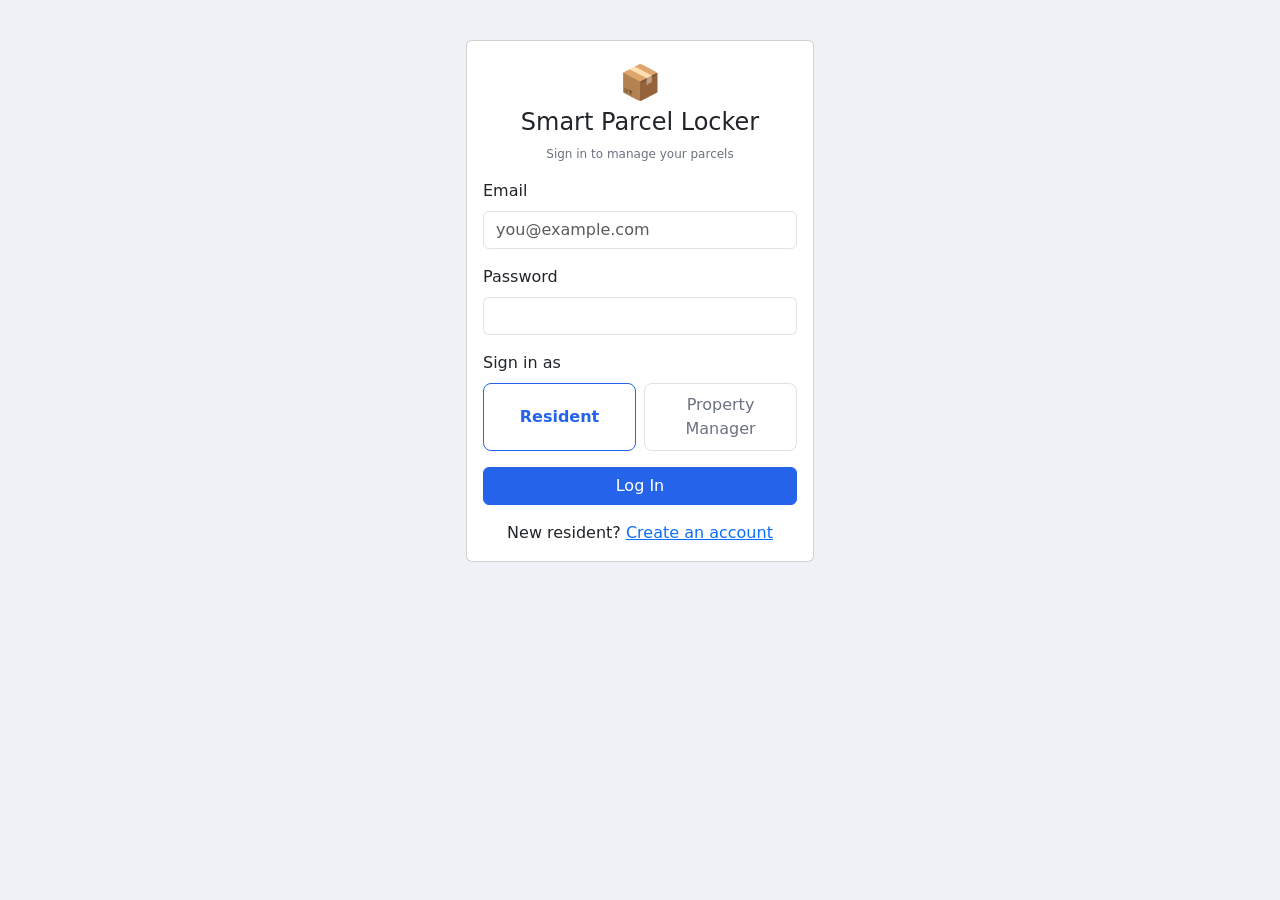
==== index.html @ 19ac23d8 "login and parcel store for delivery staff" ====
<!DOCTYPE html>
<html lang="en">
<head>
    <meta charset="UTF-8">
    <meta name="viewport" content="width=device-width, initial-scale=1.0">
    <title>Smart Parcel Locker — Sign in</title>
    <link href="https://cdn.jsdelivr.net/npm/bootstrap@5.3.3/dist/css/bootstrap.min.css" rel="stylesheet">
    <link rel="stylesheet" href="css/styles.css">
</head>
<body>
    <div class="auth">
        <div class="card">
            <div class="card-body">
                <div class="text-center">
                    <div class="logo">📦</div>
                    <h1 class="h4">Smart Parcel Locker</h1>
                    <p class="sub">Sign in to manage your parcels</p>
                </div>

                <form id="login-form">
                    <label class="form-label">Email</label>
                    <input class="form-control" type="email" id="email" placeholder="you@example.com">

                    <label class="form-label mt-3">Password</label>
                    <input class="form-control" type="password" id="password">

                    <label class="form-label mt-3">Sign in as</label>
                    <div class="seg" id="role-seg">
                        <button type="button" data-role="RESIDENT" class="active">Resident</button>
                        <button type="button" data-role="PROPERTY_MANAGER">Property Manager</button>
                    </div>

                    <button class="btn btn-primary w-100 mt-3" type="submit" id="login-btn">Log In</button>
                    <p class="text-danger text-center mt-2 hidden" id="login-msg"></p>
                </form>

                <p class="text-center mt-3 mb-0">New resident? <a href="register.html">Create an account</a></p>
            </div>
        </div>
    </div>

    <script src="https://code.jquery.com/jquery-3.7.1.min.js"></script>
    <script src="js/app.js"></script>
    <script src="js/login.js"></script>
</body>
</html>
---- css/styles.css ----
:root { --brand: #2563eb; }

body { background: #eef1f6; }

.hidden { display: none !important; }

.btn-primary {
    --bs-btn-bg: var(--brand);
    --bs-btn-border-color: var(--brand);
    --bs-btn-hover-bg: #1d4ed8;
    --bs-btn-hover-border-color: #1d4ed8;
}
.btn-outline-primary {
    --bs-btn-color: var(--brand);
    --bs-btn-border-color: var(--brand);
    --bs-btn-hover-bg: var(--brand);
    --bs-btn-hover-border-color: var(--brand);
}

.logo { font-size: 34px; }
.brand { font-weight: 700; }
.sub { font-size: 12px; color: #6b7280; }

.auth { max-width: 380px; margin: 40px auto; padding: 0 16px; }
.machine { max-width: 540px; margin: 24px auto; padding: 0 16px; }
.page { max-width: 760px; margin: 24px auto; padding: 0 16px; }

.bar { position: relative; background: #fff; border-bottom: 1px solid #e5e7eb; padding: 10px; text-align: center; }
.bar .title { font-weight: 700; }
.bar .left { position: absolute; left: 12px; top: 12px; }
.bar .right { position: absolute; right: 12px; top: 12px; }
.back-fixed { position: absolute; left: 16px; top: 16px; }

.seg { display: flex; gap: 8px; }
.seg button { flex: 1; padding: 9px; border: 1px solid #dee2e6; background: #fff; border-radius: 8px; color: #6b7280; cursor: pointer; }
.seg button.active { border-color: var(--brand); color: var(--brand); font-weight: 600; }

.size-card { border: 2px solid #e5e7eb; border-radius: 12px; padding: 18px; text-align: center; cursor: pointer; background: #fff; }
.size-card.active { border-color: var(--brand); }
.size-card.active .size-name { color: var(--brand); }
.size-card .box-ico { font-size: 26px; }
.size-card .size-name { font-weight: 700; }
.size-card .size-free { color: var(--brand); font-size: 12px; font-weight: 600; }
.size-card.soldout { opacity: .55; }

.locker-box { border: 1px solid var(--brand); border-radius: 12px; padding: 16px; }
.locker-box .label { color: var(--brand); font-size: 12px; font-weight: 700; letter-spacing: 1px; }
.locker-box .code { font-size: 46px; font-weight: 800; color: var(--brand); }

.check { width: 64px; height: 64px; border-radius: 50%; background: #16a34a; color: #fff; font-size: 32px; display: flex; align-items: center; justify-content: center; margin: 0 auto 12px; }

.machine-card .hg-button { height: 42px; }
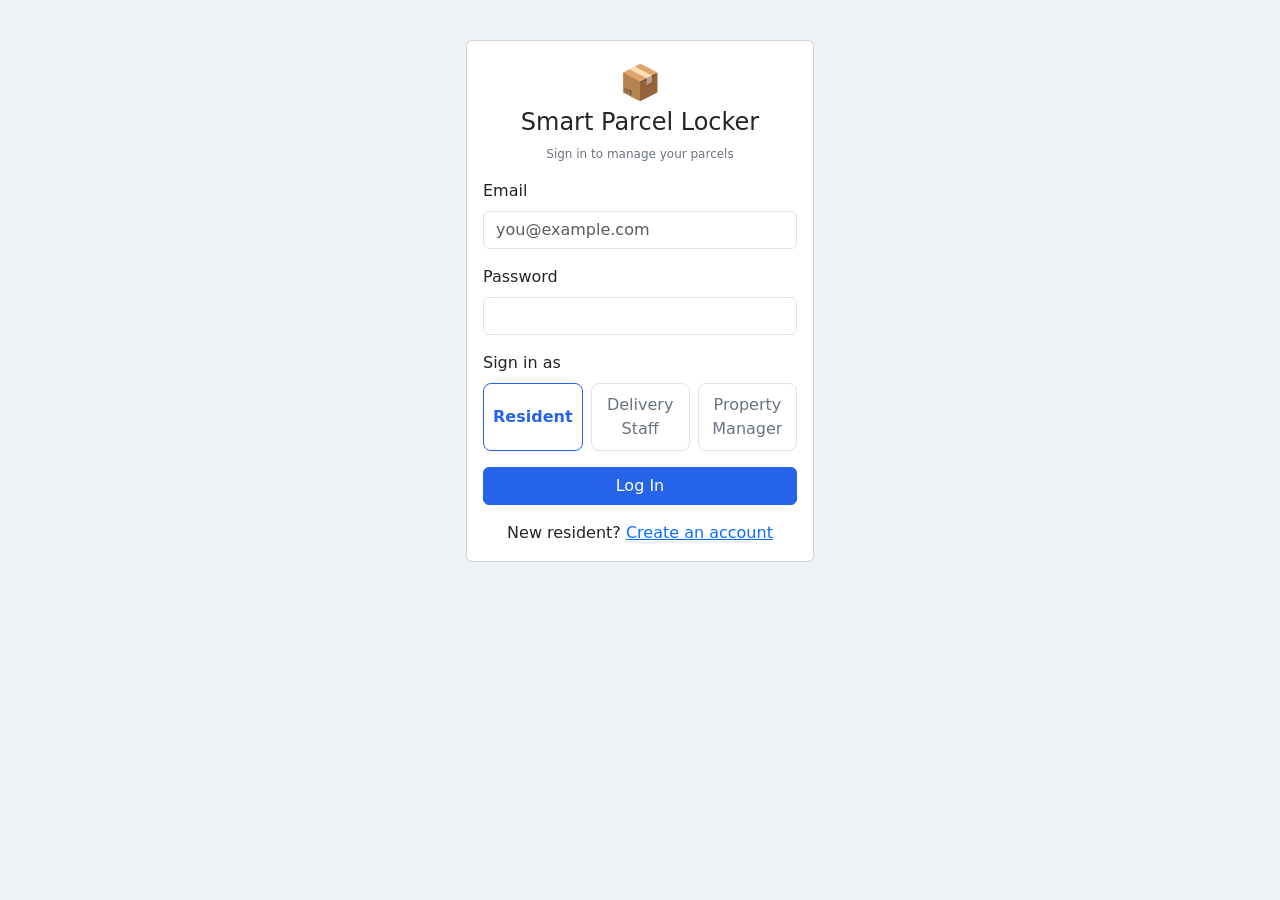
==== commit a6a1a5df: "resident parcel collection, reservation, and courier pickup" ====
--- a/index.html
+++ b/index.html
@@ -27,6 +27,7 @@
                     <label class="form-label mt-3">Sign in as</label>
                     <div class="seg" id="role-seg">
                         <button type="button" data-role="RESIDENT" class="active">Resident</button>
+                        <button type="button" data-role="DELIVERY_STAFF">Delivery Staff</button>
                         <button type="button" data-role="PROPERTY_MANAGER">Property Manager</button>
                     </div>
 
--- a/css/styles.css
+++ b/css/styles.css
@@ -50,3 +50,15 @@
 .check { width: 64px; height: 64px; border-radius: 50%; background: #16a34a; color: #fff; font-size: 32px; display: flex; align-items: center; justify-content: center; margin: 0 auto 12px; }
 
 .machine-card .hg-button { height: 42px; }
+
+.code-display { min-height: 58px; font-size: 34px; font-weight: 800; letter-spacing: 8px; color: var(--brand); background: #f8fafc; border: 1px solid #e5e7eb; border-radius: 12px; padding: 12px; margin-top: 12px; }
+.keypad { display: grid; grid-template-columns: repeat(3, 1fr); gap: 10px; max-width: 320px; margin: 16px auto 0; }
+.keypad button { padding: 16px 0; font-size: 20px; font-weight: 600; border: 1px solid #dee2e6; background: #fff; border-radius: 10px; cursor: pointer; }
+.keypad button.ok { background: #16a34a; border-color: #16a34a; color: #fff; }
+
+.parcel-row { display: flex; align-items: center; gap: 12px; background: #fff; border: 1px solid #e5e7eb; border-radius: 12px; padding: 14px 16px; margin-bottom: 12px; }
+.parcel-ico { font-size: 22px; }
+.parcel-main { flex: 1; }
+.parcel-title { font-weight: 700; }
+.parcel-sub { color: #6b7280; font-size: 13px; }
+.pill-ready { background: #dcfce7; color: #16a34a; font-weight: 600; font-size: 12px; padding: 4px 12px; border-radius: 999px; white-space: nowrap; }
